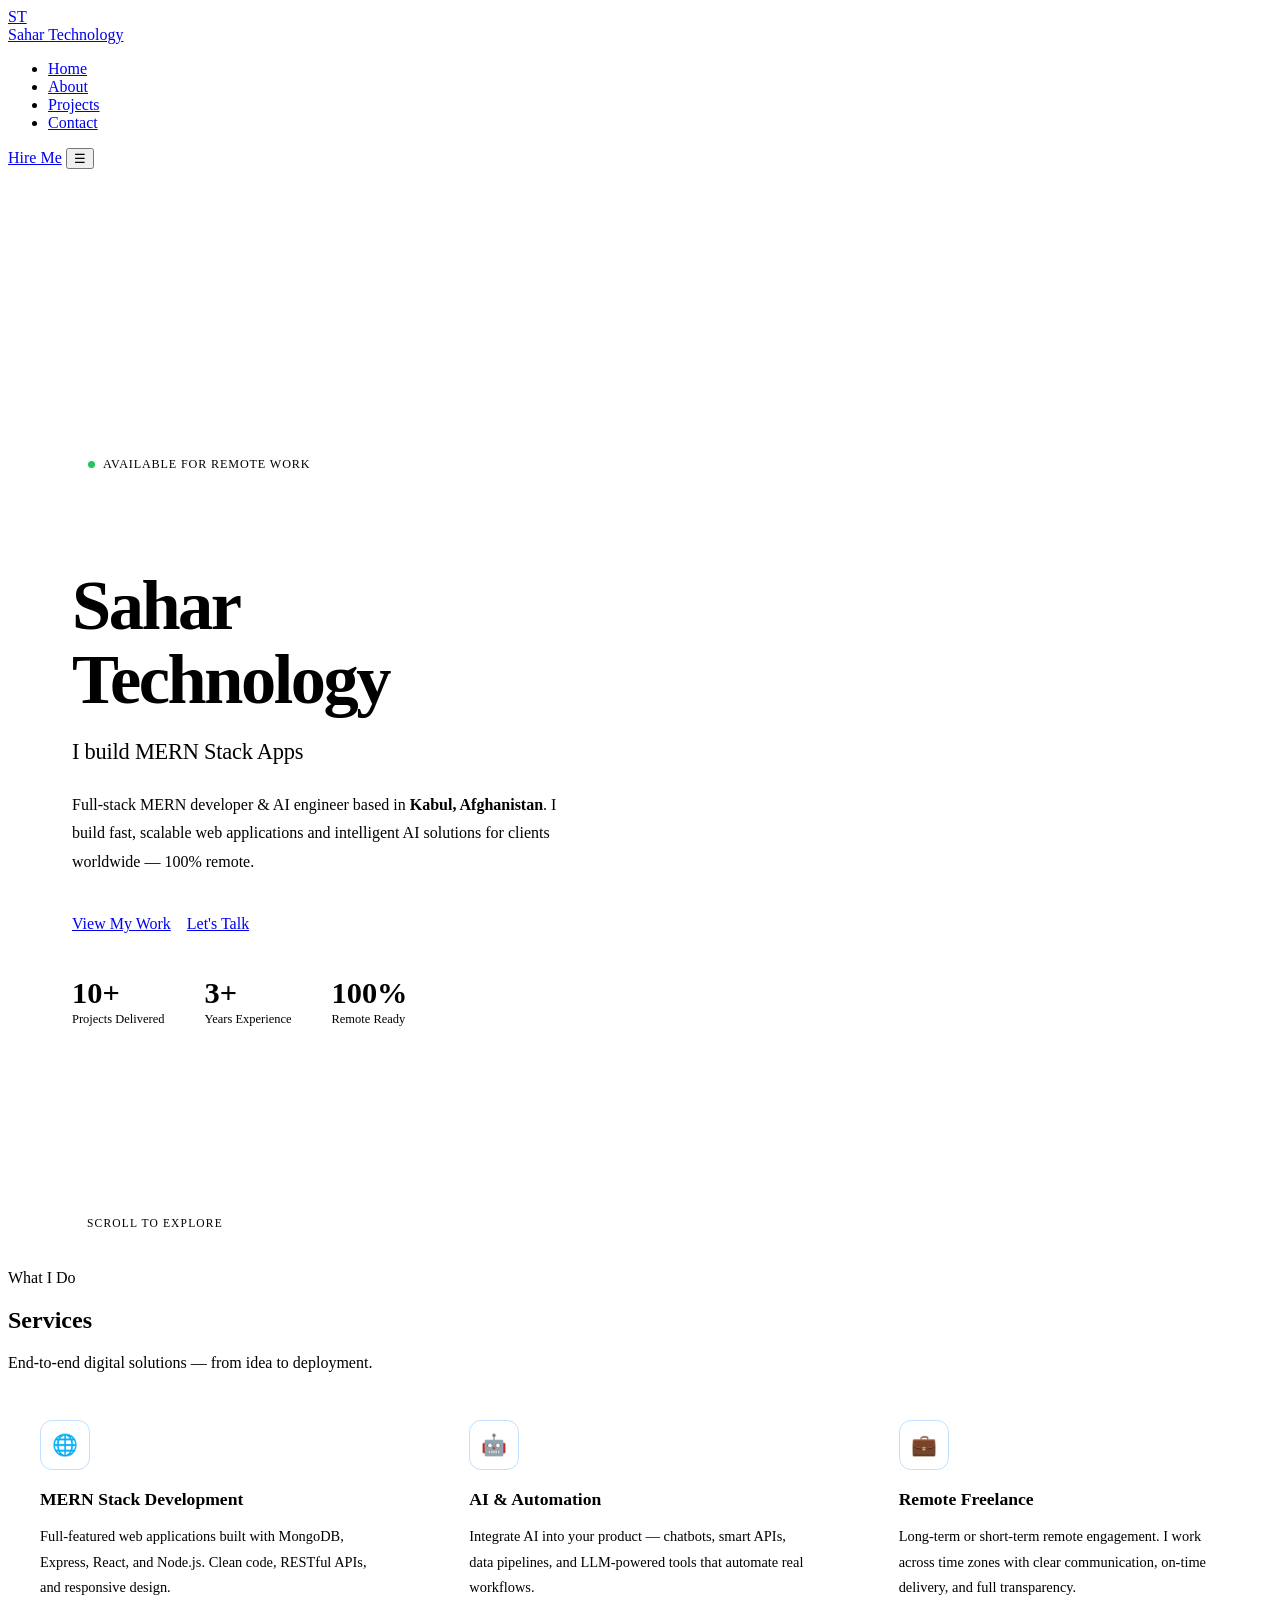
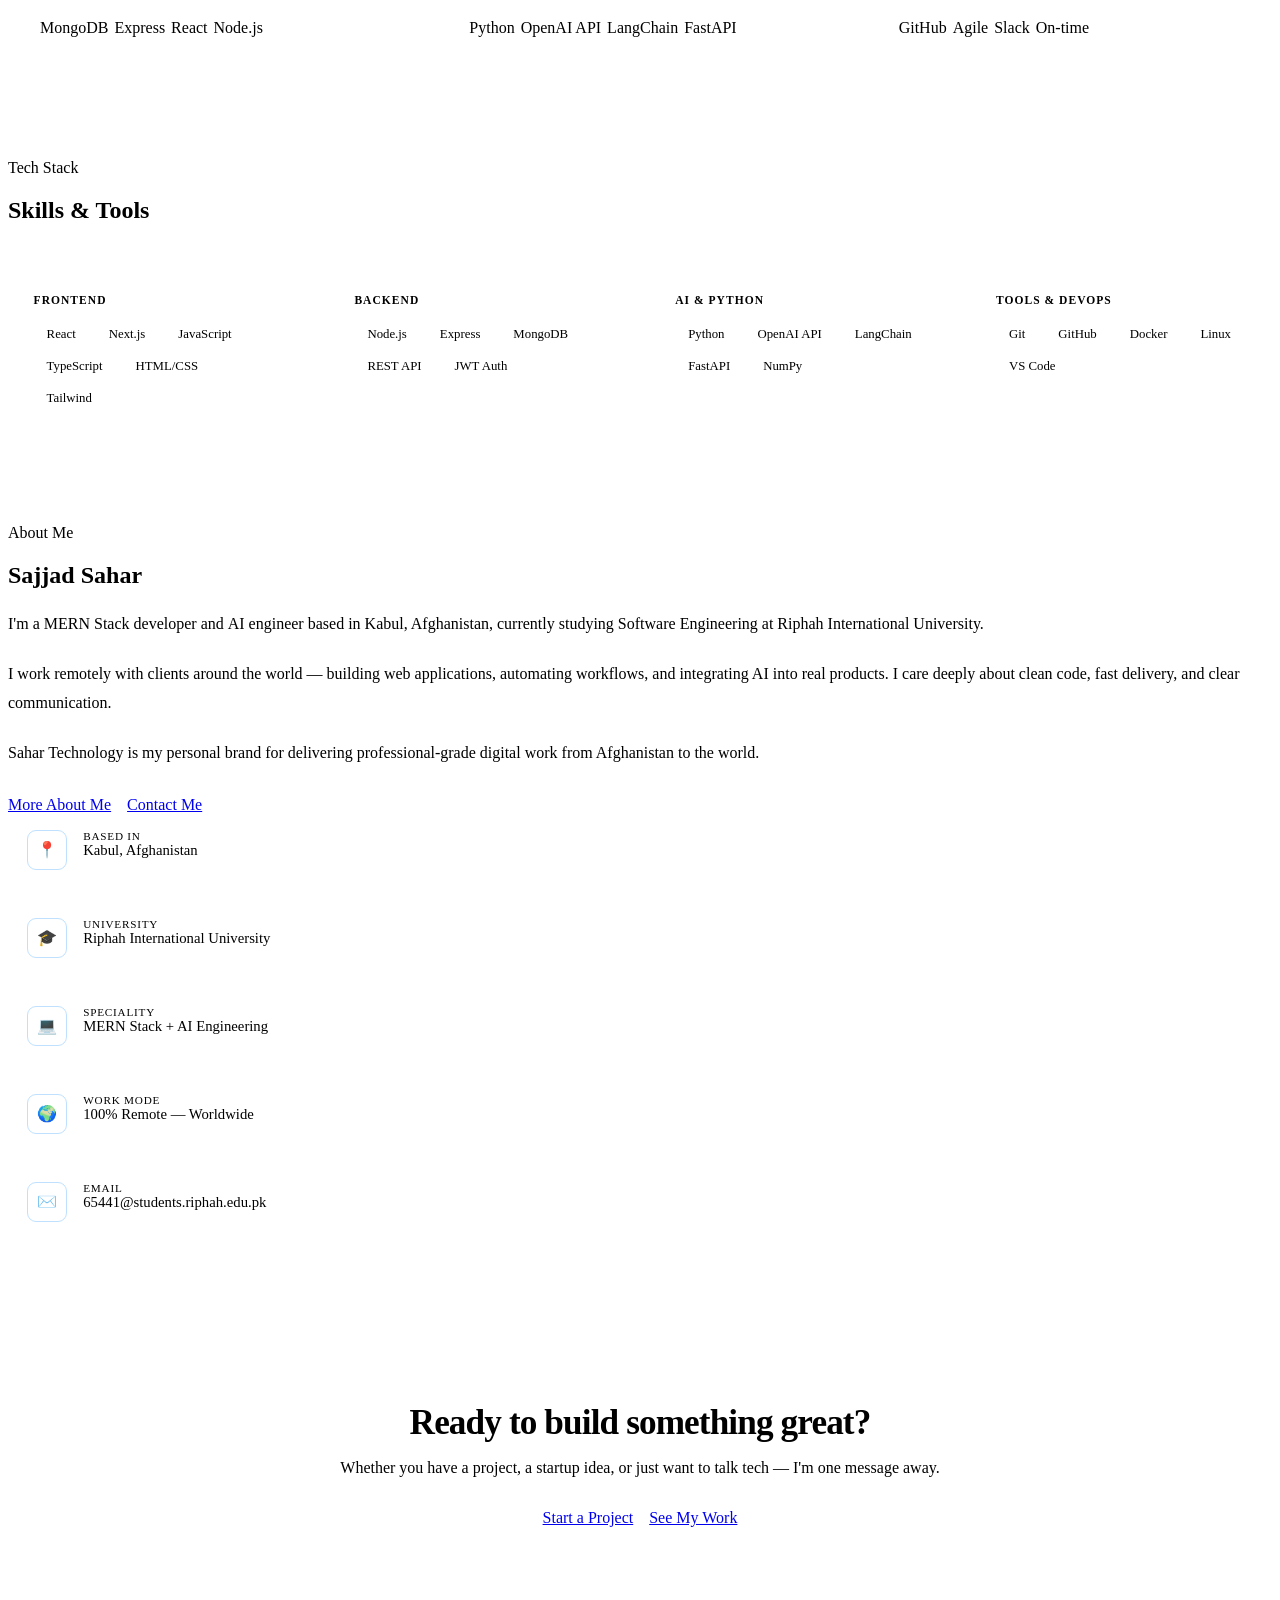
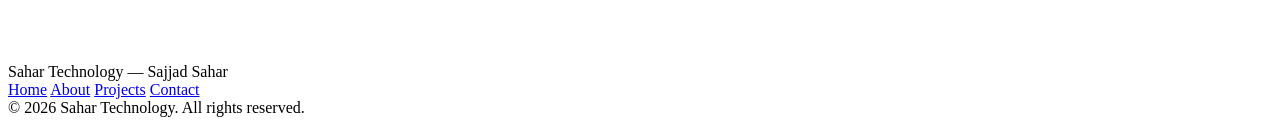
==== index.html @ c29a945e "Initial commit" ====
<!DOCTYPE html>
<html lang="en">
<head>
  <meta charset="UTF-8"/>
  <meta name="viewport" content="width=device-width, initial-scale=1.0"/>
  <meta name="description" content="Sahar Technology — MERN Stack & AI Developer. Remote freelancer based in Kabul, Afghanistan."/>
  <title>Sahar Technology — MERN Stack & AI Developer</title>
  <link rel="stylesheet" href="css/style.css"/>
  <style>
    /* ── HERO ── */
    #hero {
      min-height: 100vh;
      display: flex; align-items: center;
      padding: 120px 5vw 80px;
      position: relative; overflow: hidden;
    }
    .hero-inner { position: relative; z-index: 1; max-width: 680px; }
    .hero-badge {
      display: inline-flex; align-items: center; gap: 8px;
      border: 1px solid var(--border);
      background: var(--bg3); border-radius: var(--radius-pill);
      padding: 6px 16px; font-size: 0.76rem; color: var(--text-muted);
      letter-spacing: 0.07em; text-transform: uppercase;
      font-weight: 500; margin-bottom: 2rem;
    }
    .hero-badge .dot {
      width: 7px; height: 7px; background: #22c55e;
      border-radius: 50%; animation: pulse 2s infinite;
    }
    @keyframes pulse { 0%,100%{opacity:1} 50%{opacity:0.35} }
    .hero-headline {
      font-family: var(--font-display);
      font-size: clamp(2.6rem, 6.5vw, 4.4rem);
      font-weight: 700; letter-spacing: -0.035em;
      line-height: 1.05; margin-bottom: 0.5rem;
    }
    .hero-headline .name-blue { color: var(--blue-bright); }
    .hero-role {
      font-family: var(--font-display);
      font-size: clamp(1rem, 2.5vw, 1.4rem);
      font-weight: 400; color: var(--text-muted);
      margin-bottom: 1.6rem; letter-spacing: -0.01em;
    }
    .hero-role .typed-word { color: var(--cyan); font-weight: 500; }
    .cursor { display: inline-block; width: 2px; height: 1.1em; background: var(--cyan); vertical-align: text-bottom; animation: blink 0.9s step-end infinite; margin-left: 2px; }
    @keyframes blink { 0%,100%{opacity:1} 50%{opacity:0} }
    .hero-desc {
      color: var(--text-muted); max-width: 490px;
      margin-bottom: 2.4rem; font-size: 1rem; line-height: 1.8;
    }
    .hero-btns { display: flex; gap: 1rem; flex-wrap: wrap; }
    .hero-scroll-hint {
      position: absolute; bottom: 2.5rem; left: 5vw;
      display: flex; align-items: center; gap: 10px;
      color: var(--text-dim); font-size: 0.72rem;
      letter-spacing: 0.1em; text-transform: uppercase;
    }
    .scroll-dot {
      width: 5px; height: 5px; background: var(--blue);
      border-radius: 50%; animation: bobble 1.6s ease-in-out infinite;
    }
    @keyframes bobble { 0%,100%{transform:translateY(0)} 50%{transform:translateY(4px)} }
    .hero-stats {
      display: flex; gap: 2.5rem; margin-top: 2.8rem; flex-wrap: wrap;
    }
    .hero-stat-num {
      font-family: var(--font-display);
      font-size: 1.9rem; font-weight: 700;
      color: var(--blue-bright); line-height: 1;
    }
    .hero-stat-label { font-size: 0.78rem; color: var(--text-muted); margin-top: 3px; }

    /* ── SERVICES ── */
    #services { background: var(--bg2); }
    .services-grid {
      display: grid;
      grid-template-columns: repeat(auto-fit, minmax(290px, 1fr));
      gap: 1.5rem;
    }
    .service-card {
      background: var(--card);
      border: 1px solid var(--border);
      border-radius: var(--radius);
      padding: 2rem;
      transition: border-color 0.25s, background 0.25s, transform 0.25s;
      position: relative; overflow: hidden;
    }
    .service-card:hover {
      border-color: var(--border-hover);
      background: var(--card-hover);
      transform: translateY(-4px);
    }
    .service-card::before {
      content: ''; position: absolute;
      top: 0; left: 0; right: 0; height: 2px;
      background: linear-gradient(90deg, var(--blue), var(--cyan));
      opacity: 0; transition: opacity 0.25s;
    }
    .service-card:hover::before { opacity: 1; }
    .service-icon {
      width: 48px; height: 48px; border-radius: 12px;
      background: var(--blue-dim); border: 1px solid rgba(0,136,255,0.25);
      display: flex; align-items: center; justify-content: center;
      font-size: 1.3rem; margin-bottom: 1.2rem;
    }
    .service-title {
      font-family: var(--font-display);
      font-size: 1.1rem; font-weight: 600; margin-bottom: 0.7rem;
    }
    .service-desc { color: var(--text-muted); font-size: 0.9rem; line-height: 1.75; margin-bottom: 1.2rem; }
    .service-tags { display: flex; flex-wrap: wrap; gap: 6px; }

    /* ── SKILLS STRIP ── */
    #skills { background: var(--bg); padding-top: 90px; padding-bottom: 90px; }
    .skills-header { margin-bottom: 3rem; }
    .skills-blocks {
      display: grid;
      grid-template-columns: repeat(auto-fit, minmax(260px, 1fr));
      gap: 1.2rem;
    }
    .skill-block {
      background: var(--bg3);
      border: 1px solid var(--border);
      border-radius: var(--radius-sm);
      padding: 1.4rem 1.6rem;
    }
    .skill-block-title {
      font-size: 0.72rem; font-weight: 600;
      letter-spacing: 0.09em; text-transform: uppercase;
      color: var(--blue); margin-bottom: 1rem;
    }
    .skill-pills { display: flex; flex-wrap: wrap; gap: 7px; }
    .skill-pill {
      background: var(--bg4);
      border: 1px solid var(--border-subtle);
      color: var(--text-muted); font-size: 0.8rem;
      padding: 5px 13px; border-radius: 6px; font-weight: 500;
      font-family: var(--font-mono);
      transition: border-color 0.2s, color 0.2s;
    }
    .skill-pill:hover { border-color: var(--blue); color: var(--text); }

    /* ── ABOUT STRIP ── */
    #about { background: var(--bg2); }
    .about-text p { color: var(--text-muted); margin-bottom: 1.3rem; line-height: 1.82; }
    .about-text p strong { color: var(--text); font-weight: 500; }
    .about-right { display: flex; flex-direction: column; gap: 1rem; }
    .info-row {
      display: flex; align-items: flex-start; gap: 1rem;
      padding: 1rem 1.2rem; background: var(--card);
      border: 1px solid var(--border); border-radius: var(--radius-sm);
      transition: border-color 0.2s;
    }
    .info-row:hover { border-color: var(--border-hover); }
    .info-icon {
      width: 38px; height: 38px; border-radius: 9px;
      background: var(--blue-dim); border: 1px solid rgba(0,136,255,0.25);
      display: flex; align-items: center; justify-content: center;
      flex-shrink: 0; font-size: 1rem;
    }
    .info-label { font-size: 0.7rem; color: var(--text-dim); text-transform: uppercase; letter-spacing: 0.07em; }
    .info-value { font-size: 0.92rem; color: var(--text); font-weight: 500; }

    /* ── CTA BANNER ── */
    #cta {
      background: var(--bg);
      padding: 80px 5vw;
      text-align: center;
    }
    .cta-box {
      max-width: 640px; margin: 0 auto;
      background: var(--bg3);
      border: 1px solid var(--border-hover);
      border-radius: 20px;
      padding: 3.5rem 2.5rem;
      position: relative; overflow: hidden;
    }
    .cta-box::before {
      content: '';
      position: absolute; top: -60px; left: 50%; transform: translateX(-50%);
      width: 280px; height: 280px; border-radius: 50%;
      background: radial-gradient(circle, var(--blue-glow), transparent 70%);
      pointer-events: none;
    }
    .cta-box h2 {
      font-family: var(--font-display);
      font-size: clamp(1.6rem, 3.5vw, 2.2rem);
      font-weight: 700; letter-spacing: -0.025em;
      margin-bottom: 0.9rem; position: relative; z-index: 1;
    }
    .cta-box p {
      color: var(--text-muted); margin-bottom: 2rem;
      position: relative; z-index: 1;
    }
    .cta-btns { display: flex; gap: 1rem; justify-content: center; flex-wrap: wrap; position: relative; z-index: 1; }
  </style>
</head>
<body>

  <!-- NAV -->
  <nav>
    <a href="index.html" class="nav-brand">
      <div class="nav-brand-icon">ST</div>
      <span class="nav-brand-name">Sahar <span>Technology</span></span>
    </a>
    <ul class="nav-links">
      <li><a href="index.html" class="active">Home</a></li>
      <li><a href="pages/about.html">About</a></li>
      <li><a href="pages/projects.html">Projects</a></li>
      <li><a href="pages/contact.html">Contact</a></li>
    </ul>
    <a href="pages/contact.html" class="nav-hire">Hire Me</a>
    <button class="nav-mobile-toggle" aria-label="Toggle menu">☰</button>
  </nav>

  <!-- HERO -->
  <section id="hero">
    <div class="grid-bg"></div>
    <div class="glow-orb glow-blue" style="top:10%;left:55%;"></div>
    <div class="glow-orb glow-cyan" style="bottom:15%;left:70%;"></div>

    <div class="hero-inner">
      <div class="hero-badge">
        <span class="dot"></span>
        Available for remote work
      </div>
      <h1 class="hero-headline">
        <span class="name-blue">Sahar</span><br/>Technology
      </h1>
      <p class="hero-role">
        I build <span class="typed-word" id="typedWord">MERN Stack Apps</span><span class="cursor"></span>
      </p>
      <p class="hero-desc">
        Full-stack MERN developer & AI engineer based in <strong>Kabul, Afghanistan</strong>.
        I build fast, scalable web applications and intelligent AI solutions for clients worldwide — 100% remote.
      </p>
      <div class="hero-btns">
        <a href="pages/projects.html" class="btn btn-primary">View My Work</a>
        <a href="pages/contact.html" class="btn btn-outline">Let's Talk</a>
      </div>
      <div class="hero-stats">
        <div>
          <div class="hero-stat-num">10+</div>
          <div class="hero-stat-label">Projects Delivered</div>
        </div>
        <div>
          <div class="hero-stat-num">3+</div>
          <div class="hero-stat-label">Years Experience</div>
        </div>
        <div>
          <div class="hero-stat-num">100%</div>
          <div class="hero-stat-label">Remote Ready</div>
        </div>
      </div>
    </div>

    <div class="hero-scroll-hint">
      <span class="scroll-dot"></span> Scroll to explore
    </div>
  </section>

  <!-- SERVICES -->
  <section id="services">
    <div class="max-w">
      <span class="section-eyebrow">What I Do</span>
      <h2 class="section-title">Services</h2>
      <p class="section-sub">End-to-end digital solutions — from idea to deployment.</p>
      <div class="services-grid">
        <div class="service-card">
          <div class="service-icon">🌐</div>
          <div class="service-title">MERN Stack Development</div>
          <p class="service-desc">Full-featured web applications built with MongoDB, Express, React, and Node.js. Clean code, RESTful APIs, and responsive design.</p>
          <div class="service-tags">
            <span class="tech-tag">MongoDB</span>
            <span class="tech-tag">Express</span>
            <span class="tech-tag">React</span>
            <span class="tech-tag">Node.js</span>
          </div>
        </div>
        <div class="service-card">
          <div class="service-icon">🤖</div>
          <div class="service-title">AI & Automation</div>
          <p class="service-desc">Integrate AI into your product — chatbots, smart APIs, data pipelines, and LLM-powered tools that automate real workflows.</p>
          <div class="service-tags">
            <span class="tech-tag">Python</span>
            <span class="tech-tag">OpenAI API</span>
            <span class="tech-tag">LangChain</span>
            <span class="tech-tag">FastAPI</span>
          </div>
        </div>
        <div class="service-card">
          <div class="service-icon">💼</div>
          <div class="service-title">Remote Freelance</div>
          <p class="service-desc">Long-term or short-term remote engagement. I work across time zones with clear communication, on-time delivery, and full transparency.</p>
          <div class="service-tags">
            <span class="tech-tag">GitHub</span>
            <span class="tech-tag">Agile</span>
            <span class="tech-tag">Slack</span>
            <span class="tech-tag">On-time</span>
          </div>
        </div>
      </div>
    </div>
  </section>

  <!-- SKILLS -->
  <section id="skills">
    <div class="max-w">
      <div class="skills-header">
        <span class="section-eyebrow">Tech Stack</span>
        <h2 class="section-title">Skills & Tools</h2>
      </div>
      <div class="skills-blocks">
        <div class="skill-block">
          <div class="skill-block-title">Frontend</div>
          <div class="skill-pills">
            <span class="skill-pill">React</span>
            <span class="skill-pill">Next.js</span>
            <span class="skill-pill">JavaScript</span>
            <span class="skill-pill">TypeScript</span>
            <span class="skill-pill">HTML/CSS</span>
            <span class="skill-pill">Tailwind</span>
          </div>
        </div>
        <div class="skill-block">
          <div class="skill-block-title">Backend</div>
          <div class="skill-pills">
            <span class="skill-pill">Node.js</span>
            <span class="skill-pill">Express</span>
            <span class="skill-pill">MongoDB</span>
            <span class="skill-pill">REST API</span>
            <span class="skill-pill">JWT Auth</span>
          </div>
        </div>
        <div class="skill-block">
          <div class="skill-block-title">AI & Python</div>
          <div class="skill-pills">
            <span class="skill-pill">Python</span>
            <span class="skill-pill">OpenAI API</span>
            <span class="skill-pill">LangChain</span>
            <span class="skill-pill">FastAPI</span>
            <span class="skill-pill">NumPy</span>
          </div>
        </div>
        <div class="skill-block">
          <div class="skill-block-title">Tools & DevOps</div>
          <div class="skill-pills">
            <span class="skill-pill">Git</span>
            <span class="skill-pill">GitHub</span>
            <span class="skill-pill">Docker</span>
            <span class="skill-pill">Linux</span>
            <span class="skill-pill">VS Code</span>
          </div>
        </div>
      </div>
    </div>
  </section>

  <!-- ABOUT STRIP -->
  <section id="about">
    <div class="max-w two-col">
      <div class="about-text">
        <span class="section-eyebrow">About Me</span>
        <h2 class="section-title">Sajjad Sahar</h2>
        <p>I'm a <strong>MERN Stack developer</strong> and <strong>AI engineer</strong> based in Kabul, Afghanistan, currently studying Software Engineering at Riphah International University.</p>
        <p>I work remotely with clients around the world — building web applications, automating workflows, and integrating AI into real products. I care deeply about <strong>clean code</strong>, fast delivery, and clear communication.</p>
        <p>Sahar Technology is my personal brand for delivering professional-grade digital work from Afghanistan to the world.</p>
        <div style="display:flex;gap:1rem;margin-top:1.8rem;flex-wrap:wrap;">
          <a href="pages/about.html" class="btn btn-primary">More About Me</a>
          <a href="pages/contact.html" class="btn btn-outline">Contact Me</a>
        </div>
      </div>
      <div class="about-right">
        <div class="info-row"><div class="info-icon">📍</div><div><div class="info-label">Based In</div><div class="info-value">Kabul, Afghanistan</div></div></div>
        <div class="info-row"><div class="info-icon">🎓</div><div><div class="info-label">University</div><div class="info-value">Riphah International University</div></div></div>
        <div class="info-row"><div class="info-icon">💻</div><div><div class="info-label">Speciality</div><div class="info-value">MERN Stack + AI Engineering</div></div></div>
        <div class="info-row"><div class="info-icon">🌍</div><div><div class="info-label">Work Mode</div><div class="info-value">100% Remote — Worldwide</div></div></div>
        <div class="info-row"><div class="info-icon">✉️</div><div><div class="info-label">Email</div><div class="info-value">65441@students.riphah.edu.pk</div></div></div>
      </div>
    </div>
  </section>

  <!-- CTA BANNER -->
  <section id="cta">
    <div class="cta-box">
      <h2>Ready to build something great?</h2>
      <p>Whether you have a project, a startup idea, or just want to talk tech — I'm one message away.</p>
      <div class="cta-btns">
        <a href="pages/contact.html" class="btn btn-primary">Start a Project</a>
        <a href="pages/projects.html" class="btn btn-outline">See My Work</a>
      </div>
    </div>
  </section>

  <!-- FOOTER -->
  <footer>
    <div class="footer-inner">
      <div class="footer-brand">Sahar <span>Technology</span> — Sajjad Sahar</div>
      <div class="footer-links">
        <a href="index.html">Home</a>
        <a href="pages/about.html">About</a>
        <a href="pages/projects.html">Projects</a>
        <a href="pages/contact.html">Contact</a>
      </div>
      <div class="footer-copy">© 2026 Sahar Technology. All rights reserved.</div>
    </div>
  </footer>

  <script src="js/main.js"></script>
  <script>
    document.addEventListener('DOMContentLoaded', () => {
      initTyped(
        document.getElementById('typedWord'),
        ['MERN Stack Apps', 'AI Integrations', 'REST APIs', 'Remote Solutions', 'React Frontends'],
        85, 2000
      );
    });
  </script>
</body>
</html>
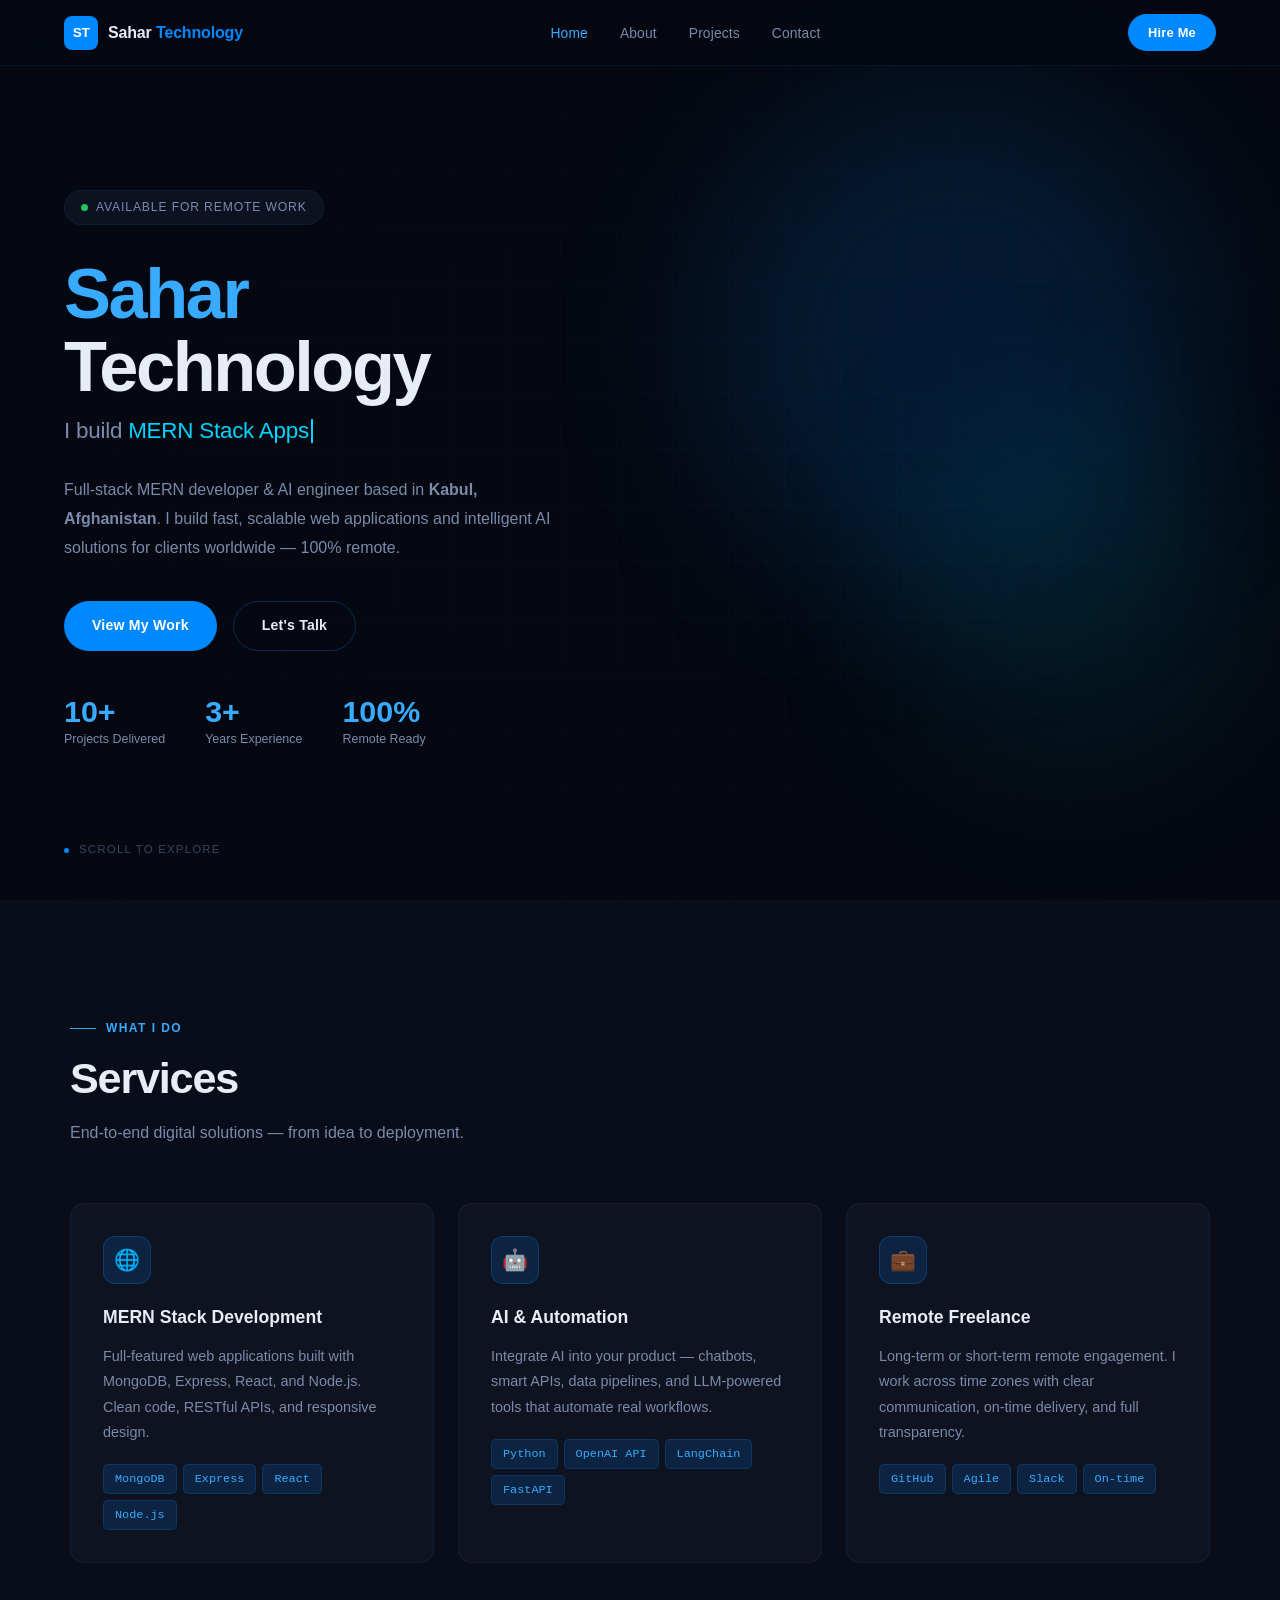
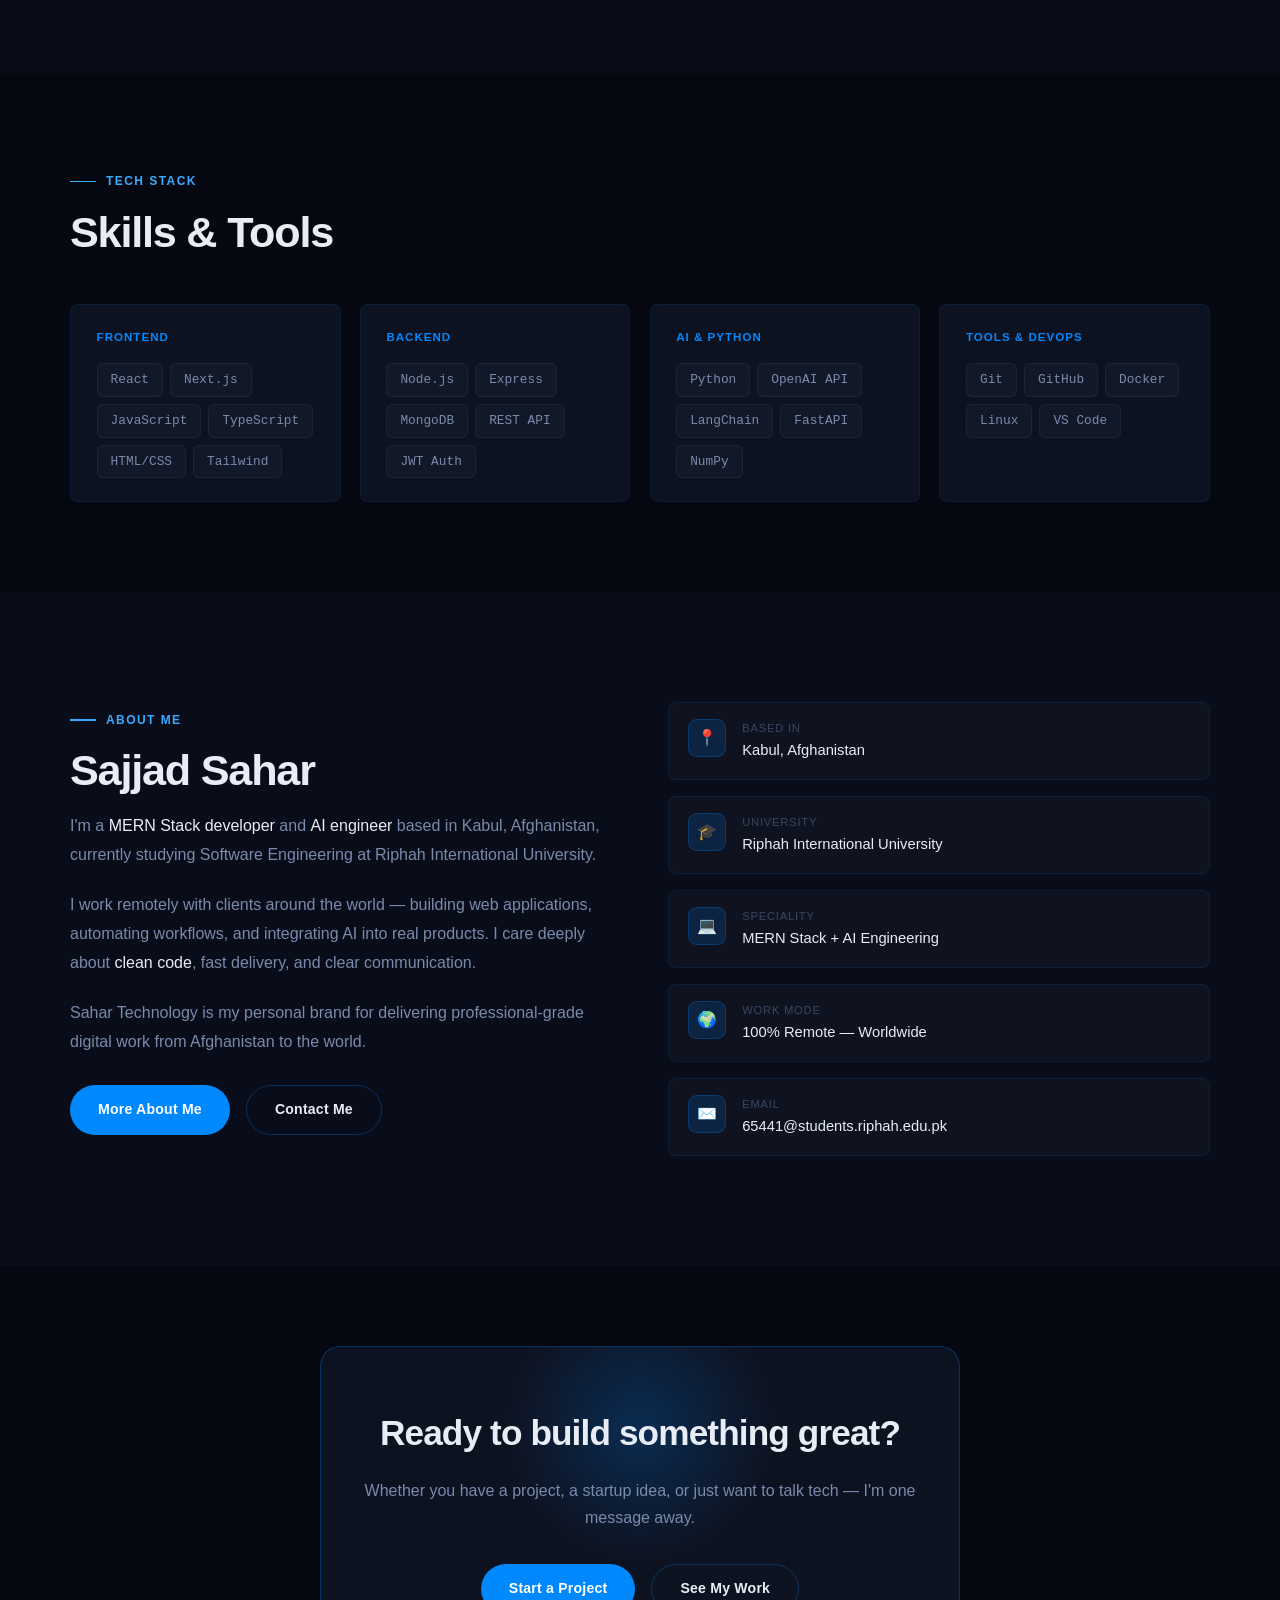
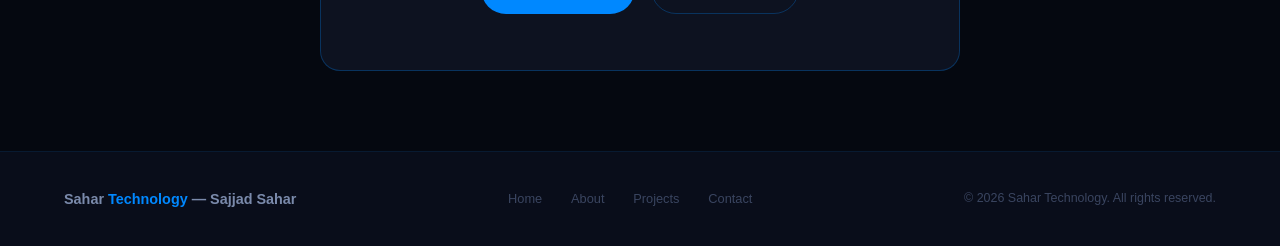
==== commit ad3142d5: "fix  script path" ====
--- a/index.html
+++ b/index.html
@@ -5,7 +5,7 @@
   <meta name="viewport" content="width=device-width, initial-scale=1.0"/>
   <meta name="description" content="Sahar Technology — MERN Stack & AI Developer. Remote freelancer based in Kabul, Afghanistan."/>
   <title>Sahar Technology — MERN Stack & AI Developer</title>
-  <link rel="stylesheet" href="css/style.css"/>
+  <link rel="stylesheet" href="CSS/style.css"/>
   <style>
     /* ── HERO ── */
     #hero {
--- a/CSS/style.css
+++ b/CSS/style.css
@@ -0,0 +1,242 @@
+/* ============================================================
+   SAHAR TECHNOLOGY — Global Design System
+   Author: Sajjad Sahar
+   ============================================================ */
+
+@import url('https://fonts.googleapis.com/css2?family=Inter:wght@300;400;500;600&family=Space+Grotesk:wght@400;500;600;700&family=JetBrains+Mono:wght@400;500&display=swap');
+
+/* ── VARIABLES ── */
+:root {
+  --bg:            #050810;
+  --bg2:           #090d1a;
+  --bg3:           #0d1220;
+  --bg4:           #111828;
+  --border:        rgba(0, 136, 255, 0.10);
+  --border-hover:  rgba(0, 136, 255, 0.28);
+  --border-subtle: rgba(255,255,255,0.05);
+
+  --blue:          #0088ff;
+  --blue-bright:   #38aaff;
+  --blue-dim:      rgba(0, 136, 255, 0.15);
+  --blue-glow:     rgba(0, 136, 255, 0.22);
+  --cyan:          #00d4ff;
+  --cyan-dim:      rgba(0, 212, 255, 0.12);
+
+  --text:          #e8edf5;
+  --text-muted:    #7a8aab;
+  --text-dim:      #3a4560;
+
+  --card:          rgba(255,255,255,0.028);
+  --card-hover:    rgba(0,136,255,0.04);
+  --radius:        14px;
+  --radius-sm:     8px;
+  --radius-pill:   100px;
+
+  --font-display:  'Space Grotesk', sans-serif;
+  --font-body:     'Inter', sans-serif;
+  --font-mono:     'JetBrains Mono', monospace;
+}
+
+/* ── RESET ── */
+*, *::before, *::after { box-sizing: border-box; margin: 0; padding: 0; }
+html { scroll-behavior: smooth; }
+body {
+  background: var(--bg);
+  color: var(--text);
+  font-family: var(--font-body);
+  font-size: 16px;
+  line-height: 1.7;
+  -webkit-font-smoothing: antialiased;
+  overflow-x: hidden;
+}
+img { max-width: 100%; display: block; }
+a { color: inherit; }
+
+/* ── NAV ── */
+nav {
+  position: fixed; top: 0; left: 0; right: 0; z-index: 200;
+  display: flex; align-items: center; justify-content: space-between;
+  padding: 0 5vw; height: 66px;
+  background: rgba(5,8,16,0.88);
+  backdrop-filter: blur(20px);
+  border-bottom: 1px solid var(--border);
+}
+.nav-brand {
+  display: flex; align-items: center; gap: 10px;
+  text-decoration: none;
+}
+.nav-brand-icon {
+  width: 34px; height: 34px;
+  background: var(--blue);
+  border-radius: 8px;
+  display: flex; align-items: center; justify-content: center;
+  font-family: var(--font-display);
+  font-weight: 700; font-size: 0.85rem;
+  color: #fff; letter-spacing: -0.03em;
+}
+.nav-brand-name {
+  font-family: var(--font-display);
+  font-weight: 600; font-size: 1rem;
+  color: var(--text); letter-spacing: -0.01em;
+}
+.nav-brand-name span { color: var(--blue); }
+.nav-links { display: flex; gap: 2rem; list-style: none; align-items: center; }
+.nav-links a {
+  color: var(--text-muted); text-decoration: none;
+  font-size: 0.865rem; font-weight: 500;
+  letter-spacing: 0.01em; transition: color 0.2s;
+}
+.nav-links a:hover, .nav-links a.active { color: var(--text); }
+.nav-links a.active { color: var(--blue-bright); }
+.nav-hire {
+  background: var(--blue); color: #fff;
+  text-decoration: none; font-size: 0.8rem;
+  font-weight: 600; padding: 8px 20px;
+  border-radius: var(--radius-pill);
+  transition: opacity 0.2s, transform 0.2s;
+  letter-spacing: 0.02em;
+}
+.nav-hire:hover { opacity: 0.85; transform: translateY(-1px); }
+.nav-mobile-toggle {
+  display: none; background: none; border: none;
+  color: var(--text); font-size: 1.4rem; cursor: pointer; padding: 4px;
+}
+
+/* ── SECTION BASE ── */
+section { padding: 110px 5vw; }
+.section-eyebrow {
+  display: inline-flex; align-items: center; gap: 10px;
+  color: var(--blue-bright); font-size: 0.75rem;
+  font-weight: 600; letter-spacing: 0.12em;
+  text-transform: uppercase; margin-bottom: 1rem;
+}
+.section-eyebrow::before {
+  content: ''; display: block;
+  width: 26px; height: 1.5px;
+  background: var(--blue-bright);
+}
+.section-title {
+  font-family: var(--font-display);
+  font-size: clamp(1.9rem, 4vw, 2.7rem);
+  font-weight: 700; letter-spacing: -0.028em;
+  line-height: 1.12; margin-bottom: 1rem;
+}
+.section-sub {
+  color: var(--text-muted); max-width: 540px;
+  margin-bottom: 3.5rem; font-size: 1rem; line-height: 1.75;
+}
+
+/* ── BUTTONS ── */
+.btn {
+  display: inline-flex; align-items: center; gap: 8px;
+  padding: 12px 28px; border-radius: var(--radius-pill);
+  font-size: 0.88rem; font-weight: 600;
+  text-decoration: none; transition: all 0.2s;
+  cursor: pointer; border: none; font-family: var(--font-body);
+  letter-spacing: 0.015em;
+}
+.btn-primary { background: var(--blue); color: #fff; }
+.btn-primary:hover { opacity: 0.87; transform: translateY(-2px); }
+.btn-outline {
+  background: transparent;
+  border: 1px solid var(--border-hover);
+  color: var(--text);
+}
+.btn-outline:hover { background: var(--blue-dim); border-color: var(--blue); }
+
+/* ── CARDS ── */
+.card {
+  background: var(--card);
+  border: 1px solid var(--border);
+  border-radius: var(--radius);
+  padding: 1.8rem;
+  transition: border-color 0.25s, background 0.25s, transform 0.25s;
+}
+.card:hover {
+  border-color: var(--border-hover);
+  background: var(--card-hover);
+  transform: translateY(-3px);
+}
+
+/* ── TECH TAG ── */
+.tech-tag {
+  background: var(--blue-dim);
+  border: 1px solid rgba(0,136,255,0.2);
+  color: var(--blue-bright);
+  font-size: 0.74rem; padding: 4px 11px;
+  border-radius: 5px; font-weight: 500;
+  font-family: var(--font-mono);
+}
+
+/* ── GRID BG ── */
+.grid-bg {
+  position: absolute; inset: 0; pointer-events: none;
+  background-image:
+    linear-gradient(rgba(0,136,255,0.04) 1px, transparent 1px),
+    linear-gradient(90deg, rgba(0,136,255,0.04) 1px, transparent 1px);
+  background-size: 56px 56px;
+  mask-image: radial-gradient(ellipse 75% 65% at 50% 50%, black 30%, transparent 100%);
+}
+
+/* ── GLOW ORBS ── */
+.glow-orb {
+  position: absolute; border-radius: 50%;
+  pointer-events: none; filter: blur(80px);
+}
+.glow-blue {
+  background: rgba(0,136,255,0.14);
+  width: 500px; height: 500px;
+}
+.glow-cyan {
+  background: rgba(0,212,255,0.08);
+  width: 350px; height: 350px;
+}
+
+/* ── FOOTER ── */
+footer {
+  background: var(--bg2);
+  border-top: 1px solid var(--border);
+  padding: 2.2rem 5vw;
+}
+.footer-inner {
+  display: flex; align-items: center;
+  justify-content: space-between; flex-wrap: wrap; gap: 1rem;
+}
+.footer-brand {
+  font-family: var(--font-display);
+  font-size: 0.9rem; font-weight: 600; color: var(--text-muted);
+}
+.footer-brand span { color: var(--blue); }
+.footer-links { display: flex; gap: 1.8rem; }
+.footer-links a {
+  font-size: 0.8rem; color: var(--text-dim);
+  text-decoration: none; transition: color 0.2s;
+}
+.footer-links a:hover { color: var(--text-muted); }
+.footer-copy { font-size: 0.78rem; color: var(--text-dim); }
+
+/* ── UTILITY ── */
+.max-w { max-width: 1140px; margin-left: auto; margin-right: auto; }
+.two-col { display: grid; grid-template-columns: 1fr 1fr; gap: 3.5rem; align-items: start; }
+.three-col { display: grid; grid-template-columns: repeat(3, 1fr); gap: 1.5rem; }
+.mono { font-family: var(--font-mono); }
+
+/* ── MOBILE MENU ── */
+@media (max-width: 840px) {
+  .nav-links { display: none; }
+  .nav-mobile-toggle { display: block; }
+  .nav-links.open {
+    display: flex; flex-direction: column;
+    position: fixed; top: 66px; left: 0; right: 0;
+    background: var(--bg2); border-bottom: 1px solid var(--border);
+    padding: 1.5rem 5vw 2rem; gap: 1.2rem; z-index: 199;
+  }
+  .two-col { grid-template-columns: 1fr; gap: 2.5rem; }
+  .three-col { grid-template-columns: 1fr; }
+  section { padding: 80px 1.4rem; }
+  .nav-hire { display: none; }
+}
+
+@media (prefers-reduced-motion: reduce) {
+  * { animation: none !important; transition: none !important; }
+}
